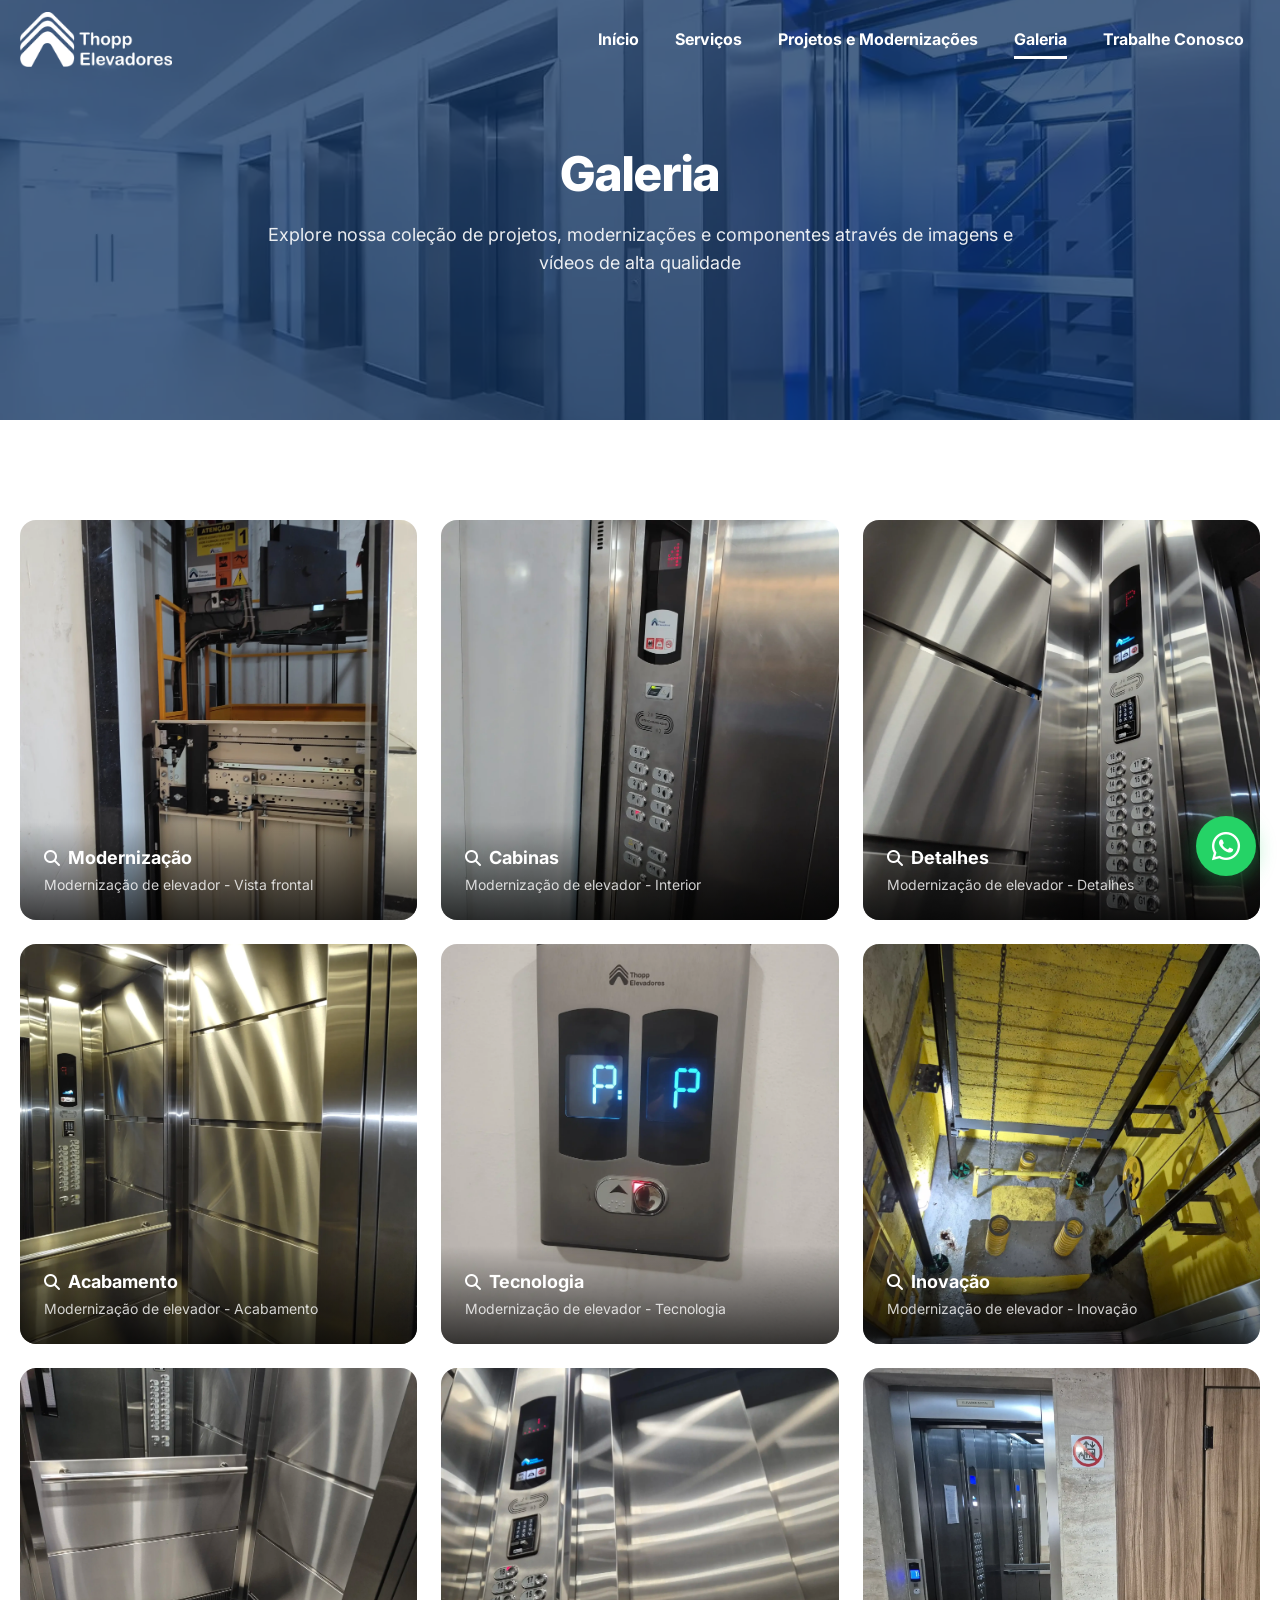
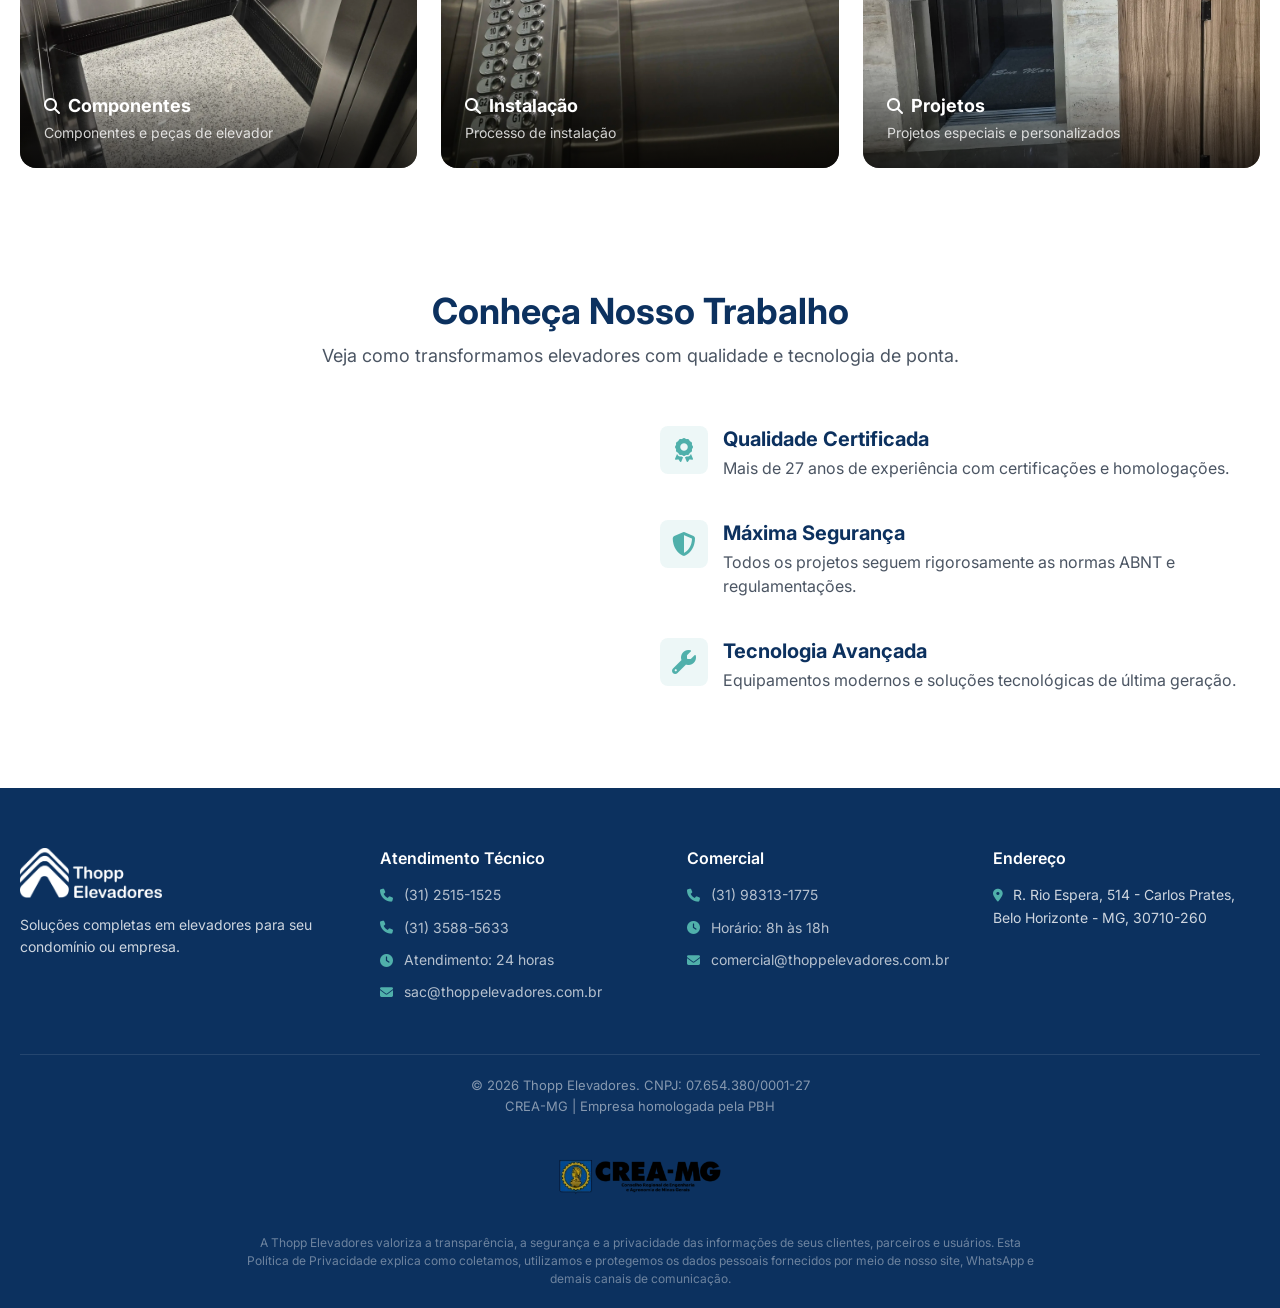
==== galeria/index.html @ 2bea5ed4 "SEO/GEO completo + URLs limpas sem .html - Meta tags (title, description, robots, canonical, OG, Twi" ====
<!DOCTYPE html>
<html lang="pt-BR">
<head>
  <meta charset="UTF-8">
  <meta name="viewport" content="width=device-width, initial-scale=1.0">
  <title>Galeria de Projetos de Elevadores em BH | Thopp Elevadores</title>
  <meta name="description" content="Explore nossa galeria de projetos, modernizações e instalações de elevadores em Belo Horizonte. Fotos e vídeos dos trabalhos realizados pela Thopp Elevadores.">
  <meta name="robots" content="index, follow">
  <meta name="author" content="Thopp Elevadores">
  <meta name="theme-color" content="#0B1E3E">
  <meta name="geo.region" content="BR-MG">
  <meta name="geo.placename" content="Belo Horizonte">
  <link rel="canonical" href="https://thoppelevadores.com.br/galeria/">
  <meta property="og:type" content="website">
  <meta property="og:locale" content="pt_BR">
  <meta property="og:site_name" content="Thopp Elevadores">
  <meta property="og:title" content="Galeria de Projetos | Thopp Elevadores BH">
  <meta property="og:description" content="Fotos e vídeos de modernizações e instalações de elevadores em Belo Horizonte.">
  <meta property="og:url" content="https://thoppelevadores.com.br/galeria/">
  <meta property="og:image" content="https://thoppelevadores.com.br/assets/images/logo.png">
  <meta name="twitter:card" content="summary_large_image">
  <meta name="twitter:title" content="Galeria | Thopp Elevadores">
  <meta name="twitter:description" content="Galeria de projetos e modernizações de elevadores em BH.">
  <meta name="twitter:image" content="https://thoppelevadores.com.br/assets/images/logo.png">
  <script type="application/ld+json">
  {"@context":"https://schema.org","@type":"BreadcrumbList","itemListElement":[{"@type":"ListItem","position":1,"name":"Início","item":"https://thoppelevadores.com.br/"},{"@type":"ListItem","position":2,"name":"Galeria","item":"https://thoppelevadores.com.br/galeria/"}]}
  </script>
  <link rel="icon" href="../assets/images/logo.png" type="image/png">
  <link rel="preconnect" href="https://fonts.googleapis.com">
  <link rel="preconnect" href="https://fonts.gstatic.com" crossorigin>
  <link href="https://fonts.googleapis.com/css2?family=Inter+Tight:wght@400;600;700;800&family=Inter:wght@400;500;600;700;800&family=Roboto:wght@400;500;600;700&display=swap" rel="stylesheet">
  <link rel="stylesheet" href="https://cdnjs.cloudflare.com/ajax/libs/font-awesome/6.5.1/css/all.min.css">
  <link rel="stylesheet" href="../css/style.css">
</head>
<body>

  <!-- ====== HEADER ====== -->
  <header class="header header--solid" id="header">
    <nav class="header-nav">
      <div class="container header-nav-inner">
        <a href="../" class="logo">
          <img src="../assets/images/logo.png" alt="Logo Thopp Elevadores">
        </a>
        <button class="menu-toggle" id="menu-toggle" aria-label="Abrir menu">
          <span></span><span></span><span></span>
        </button>
        <ul class="nav-menu" id="nav-menu">
          <li><a href="../">Início</a></li>
          <li><a href="../nossos-servicos/">Serviços</a></li>
          <li><a href="../projetos-e-modernizacoes/">Projetos e Modernizações</a></li>
          <li><a href="../galeria/" class="active">Galeria</a></li>
          <li><a href="../trabalhe-conosco/">Trabalhe Conosco</a></li>
        </ul>
      </div>
    </nav>
  </header>

  <main>

  <!-- ====== HERO BANNER ====== -->
  <section class="page-hero" style="background-image: url('../assets/images/hero-galeria.webp');">
    <div class="page-hero-overlay"></div>
    <div class="page-hero-content">
      <h1>Galeria</h1>
      <p>Explore nossa coleção de projetos, modernizações e componentes através de imagens e vídeos de alta qualidade</p>
    </div>
  </section>

  <!-- ====== GALERIA ====== -->
  <section class="page-section bg-white">
    <div class="container">
      <div class="gallery-grid">
        <!-- Modernização -->
        <div class="gallery-item">
          <img src="../assets/images/gallery-1.webp" alt="Modernização de elevador - Vista frontal">
          <div class="gallery-item-overlay">
            <h3><i class="fas fa-search"></i> Modernização</h3>
            <p>Modernização de elevador - Vista frontal</p>
          </div>
        </div>
        <!-- Cabinas -->
        <div class="gallery-item">
          <img src="../assets/images/gallery-2.webp" alt="Modernização de elevador - Interior">
          <div class="gallery-item-overlay">
            <h3><i class="fas fa-search"></i> Cabinas</h3>
            <p>Modernização de elevador - Interior</p>
          </div>
        </div>
        <!-- Detalhes -->
        <div class="gallery-item">
          <img src="../assets/images/gallery-3.webp" alt="Modernização de elevador - Detalhes">
          <div class="gallery-item-overlay">
            <h3><i class="fas fa-search"></i> Detalhes</h3>
            <p>Modernização de elevador - Detalhes</p>
          </div>
        </div>
        <!-- Acabamento -->
        <div class="gallery-item">
          <img src="../assets/images/gallery-4.webp" alt="Modernização de elevador - Acabamento">
          <div class="gallery-item-overlay">
            <h3><i class="fas fa-search"></i> Acabamento</h3>
            <p>Modernização de elevador - Acabamento</p>
          </div>
        </div>
        <!-- Tecnologia -->
        <div class="gallery-item">
          <img src="../assets/images/gallery-5.webp" alt="Modernização de elevador - Tecnologia">
          <div class="gallery-item-overlay">
            <h3><i class="fas fa-search"></i> Tecnologia</h3>
            <p>Modernização de elevador - Tecnologia</p>
          </div>
        </div>
        <!-- Inovação -->
        <div class="gallery-item">
          <img src="../assets/images/gallery-6.webp" alt="Modernização de elevador - Inovação">
          <div class="gallery-item-overlay">
            <h3><i class="fas fa-search"></i> Inovação</h3>
            <p>Modernização de elevador - Inovação</p>
          </div>
        </div>
        <!-- Componentes -->
        <div class="gallery-item">
          <img src="../assets/images/gallery-7.webp" alt="Componentes de elevador">
          <div class="gallery-item-overlay">
            <h3><i class="fas fa-search"></i> Componentes</h3>
            <p>Componentes e peças de elevador</p>
          </div>
        </div>
        <!-- Instalação -->
        <div class="gallery-item">
          <img src="../assets/images/gallery-8.webp" alt="Instalação de elevador">
          <div class="gallery-item-overlay">
            <h3><i class="fas fa-search"></i> Instalação</h3>
            <p>Processo de instalação</p>
          </div>
        </div>
        <!-- Projetos -->
        <div class="gallery-item">
          <img src="../assets/images/gallery-9.webp" alt="Projetos especiais">
          <div class="gallery-item-overlay">
            <h3><i class="fas fa-search"></i> Projetos</h3>
            <p>Projetos especiais e personalizados</p>
          </div>
        </div>
      </div>
    </div>
  </section>

  <!-- ====== CONHEÇA NOSSO TRABALHO ====== -->
  <section class="conheca" id="conheca">
    <div class="container">
      <h2 class="section-title">Conheça Nosso Trabalho</h2>
      <p class="section-subtitle">Veja como transformamos elevadores com qualidade e tecnologia de ponta.</p>
      <div class="conheca-grid">
        <div class="conheca-video">
          <div class="video-embed">
            <iframe src="https://www.youtube.com/embed/OjSWVwVyTNE" title="Thopp Elevadores" frameborder="0" allow="accelerometer; autoplay; clipboard-write; encrypted-media; gyroscope; picture-in-picture" allowfullscreen></iframe>
          </div>
        </div>
        <div class="conheca-cards">
          <div class="icon-box-inline">
            <div class="icon-box-icon teal-bg"><i class="fas fa-award"></i></div>
            <div class="icon-box-text">
              <h3>Qualidade Certificada</h3>
              <p>Mais de 27 anos de experiência com certificações e homologações.</p>
            </div>
          </div>
          <div class="icon-box-inline">
            <div class="icon-box-icon teal-bg"><i class="fas fa-shield-alt"></i></div>
            <div class="icon-box-text">
              <h3>Máxima Segurança</h3>
              <p>Todos os projetos seguem rigorosamente as normas ABNT e regulamentações.</p>
            </div>
          </div>
          <div class="icon-box-inline">
            <div class="icon-box-icon teal-bg"><i class="fas fa-wrench"></i></div>
            <div class="icon-box-text">
              <h3>Tecnologia Avançada</h3>
              <p>Equipamentos modernos e soluções tecnológicas de última geração.</p>
            </div>
          </div>
        </div>
      </div>
    </div>
  </section>

  </main>

  <!-- ====== FOOTER ====== -->
  <footer class="footer" id="footer">
    <div class="container">
      <div class="footer-grid">
        <div class="footer-col">
          <img src="../assets/images/logo-white.webp" alt="Thopp Elevadores" class="footer-logo">
          <p>Soluções completas em elevadores para seu condomínio ou empresa.</p>
        </div>
        <div class="footer-col">
          <h4>Atendimento Técnico</h4>
          <ul>
            <li><a href="tel:+553125151525"><i class="fas fa-phone"></i> (31) 2515-1525</a></li>
            <li><a href="tel:+553135885633"><i class="fas fa-phone"></i> (31) 3588-5633</a></li>
            <li><span><i class="fas fa-clock"></i> Atendimento: 24 horas</span></li>
            <li><a href="mailto:sac@thoppelevadores.com.br"><i class="fas fa-envelope"></i> sac@thoppelevadores.com.br</a></li>
          </ul>
        </div>
        <div class="footer-col">
          <h4>Comercial</h4>
          <ul>
            <li><a href="tel:+5531983131775"><i class="fas fa-phone"></i> (31) 98313-1775</a></li>
            <li><span><i class="fas fa-clock"></i> Horário: 8h às 18h</span></li>
            <li><a href="mailto:comercial@thoppelevadores.com.br"><i class="fas fa-envelope"></i> comercial@thoppelevadores.com.br</a></li>
          </ul>
        </div>
        <div class="footer-col">
          <h4>Endereço</h4>
          <p><i class="fas fa-map-marker-alt"></i> R. Rio Espera, 514 - Carlos Prates, Belo Horizonte - MG, 30710-260</p>
        </div>
      </div>
      <div class="footer-bottom">
        <p>&copy; 2026 Thopp Elevadores. CNPJ: 07.654.380/0001-27<br>CREA-MG | Empresa homologada pela PBH</p>
      </div>
      <div class="footer-crea">
        <img src="../assets/images/crea-mg-logo.webp" alt="CREA-MG">
      </div>
      <div class="footer-privacy">
        <p>A Thopp Elevadores valoriza a transparência, a segurança e a privacidade das informações de seus clientes, parceiros e usuários. Esta Política de Privacidade explica como coletamos, utilizamos e protegemos os dados pessoais fornecidos por meio de nosso site, WhatsApp e demais canais de comunicação.</p>
      </div>
    </div>
  </footer>

  <a href="#" class="scroll-top" id="scroll-top" aria-label="Voltar ao topo"><i class="fas fa-arrow-up"></i></a>
  <a href="https://api.whatsapp.com/send/?phone=5531983131775&text=Ol%C3%A1!+Gostaria+de+saber+mais+sobre+os+servi%C3%A7os+da+THOPP+Elevadores." class="whatsapp-float" target="_blank" aria-label="Abrir WhatsApp"><i class="fab fa-whatsapp"></i></a>

  <script src="../js/subpage.js"></script>
</body>
</html>
---- css/style.css ----
/* ====== RESET & BASE ====== */
*, *::before, *::after {
  margin: 0;
  padding: 0;
  box-sizing: border-box;
}

:root {
  --azul-escuro: #0C315F;
  --teal: #50B0AB;
  --teal-hover: #409490;
  --teal-highlight: #05adad;
  --azul-claro: #6EC1E4;
  --azul-link: #077CED;
  --azul-link-hover: #0B65BB;
  --cinza-texto: #54595F;
  --cinza-body: #4B5563;
  --cinza-label: #374151;
  --bg-cinza: #EEEEEE;
  --bg-branco: #F9FAFB;
  --branco: #FFFFFF;
  --card-transparent: rgba(255, 255, 255, 0.1);
  --card-border-transparent: rgba(255, 255, 255, 0.12);
  --teal-bg: rgba(80, 176, 171, 0.1);
  --blue-bg: rgba(7, 124, 237, 0.13);
  --sombra-card: 0px 0px 20px 0px rgba(0, 0, 0, 0.3);
  --radius: 8px;
  --radius-lg: 16px;
  --transition: all 0.3s ease;
}

html {
  scroll-behavior: smooth;
  scroll-padding-top: 80px;
}

body {
  font-family: 'Inter', 'Roboto', sans-serif;
  font-weight: 400;
  font-size: 16px;
  color: var(--cinza-body);
  line-height: 1.6;
  background: var(--branco);
  overflow-x: hidden;
}

.container {
  max-width: 1280px;
  margin: 0 auto;
  padding: 0 20px;
}

img {
  max-width: 100%;
  height: auto;
  display: block;
}

a {
  text-decoration: none;
  color: inherit;
  transition: var(--transition);
}

ul { list-style: none; }

h1, h2, h3, h4 {
  font-family: 'Inter', sans-serif;
  color: var(--azul-escuro);
  line-height: 1.3;
}

/* ====== SECTION TITLES ====== */
.section-title {
  font-size: 36px;
  font-weight: 700;
  line-height: 46px;
  text-align: center;
  color: var(--azul-escuro);
  margin-bottom: 8px;
}
.section-title.light { color: var(--branco); }

.section-subtitle {
  font-size: 18px;
  font-weight: 400;
  line-height: 28px;
  text-align: center;
  color: var(--cinza-body);
  max-width: 768px;
  margin: 0 auto 20px;
}
.section-subtitle.light { color: rgba(255,255,255,0.85); }

.section-cta { text-align: center; margin-top: 30px; }

.divider-teal {
  width: 80px;
  height: 4px;
  background: var(--teal);
  margin: 16px auto 20px;
  border-radius: 2px;
}

/* ====== BUTTONS ====== */
.btn {
  display: inline-flex;
  align-items: center;
  justify-content: center;
  gap: 8px;
  padding: 18px 32px;
  border-radius: var(--radius);
  font-family: 'Inter', sans-serif;
  font-size: 16px;
  font-weight: 700;
  cursor: pointer;
  border: 2px solid transparent;
  transition: var(--transition);
  text-align: center;
}
.btn-primary {
  background: var(--teal);
  color: var(--branco);
  border-color: var(--teal);
}
.btn-primary:hover {
  background: var(--teal-hover);
  border-color: var(--teal-hover);
}
.btn-outline {
  background: transparent;
  color: var(--branco);
  border-color: var(--branco);
}
.btn-outline:hover {
  background: var(--branco);
  color: var(--teal);
}
.btn-blue {
  display: inline-flex;
  align-items: center;
  gap: 8px;
  padding: 18px 32px;
  border-radius: var(--radius);
  font-family: 'Inter', sans-serif;
  font-size: 16px;
  font-weight: 700;
  background: var(--azul-link);
  color: var(--branco);
  border: 2px solid var(--azul-link);
  cursor: pointer;
  transition: var(--transition);
}
.btn-blue:hover {
  background: var(--azul-link-hover);
  border-color: var(--azul-link-hover);
}
.btn-full { width: 100%; }

.btn-servico {
  display: inline-flex;
  align-items: center;
  gap: 8px;
  padding: 16px 24px;
  background: var(--teal);
  color: var(--branco);
  border-radius: var(--radius);
  font-size: 16px;
  font-weight: 700;
  transition: var(--transition);
}
.btn-servico:hover {
  background: var(--teal-hover);
}

/* ====== ICON BOX INLINE ====== */
.icon-box-inline {
  display: flex;
  align-items: flex-start;
  gap: 15px;
}
.icon-box-inline.light h3,
.icon-box-inline.light h4 { color: var(--branco); }
.icon-box-inline.light p { color: rgba(255,255,255,0.85); }

.icon-box-icon {
  min-width: 48px;
  height: 48px;
  border-radius: var(--radius);
  display: flex;
  align-items: center;
  justify-content: center;
  flex-shrink: 0;
}
.icon-box-icon i { font-size: 24px; }
.icon-box-icon.teal-bg {
  background: var(--teal-bg);
}
.icon-box-icon.teal-bg i { color: var(--teal); }
.icon-box-icon.white-bg {
  background: var(--teal-bg);
  border-radius: 50%;
  min-width: 56px;
  height: 56px;
}
.icon-box-icon.white-bg i { color: var(--branco); font-size: 32px; }
.icon-box-icon.white-transparent-bg {
  background: var(--teal);
  border-radius: 12px;
  min-width: 48px;
  height: 48px;
}
.icon-box-icon.white-transparent-bg i { color: var(--branco); }
.icon-box-icon.white-transparent-bg svg { stroke: var(--branco); }
.icon-box-icon.blue-bg {
  background: var(--azul-link);
}
.icon-box-icon.blue-bg i { color: var(--branco); font-size: 20px; }
.icon-box-icon.blue-light-bg {
  background: var(--blue-bg);
}
.icon-box-icon.blue-light-bg i { color: var(--azul-link); }

.icon-box-text h3 {
  font-size: 20px;
  font-weight: 700;
  margin-bottom: 4px;
}
.icon-box-text h4 {
  font-size: 16px;
  font-weight: 700;
  margin-bottom: 4px;
}
.icon-box-text p {
  font-size: 16px;
  line-height: 1.5;
  color: var(--cinza-body);
}

/* ====== COOKIE BANNER ====== */
.cookie-banner {
  position: fixed;
  bottom: 0;
  left: 0;
  right: 0;
  background: var(--azul-escuro);
  color: var(--branco);
  padding: 20px 0;
  z-index: 10000;
  transition: transform 0.5s ease;
}
.cookie-banner.hidden { transform: translateY(100%); }
.cookie-content {
  display: flex;
  align-items: center;
  gap: 24px;
  flex-wrap: wrap;
}
.cookie-content p { flex: 1; font-size: 14px; min-width: 280px; }
.cookie-buttons { display: flex; gap: 12px; }
.btn-cookie-reject {
  padding: 10px 20px;
  background: transparent;
  color: var(--branco);
  border: 1px solid rgba(255,255,255,0.3);
  border-radius: var(--radius);
  cursor: pointer;
  font-size: 14px;
  transition: var(--transition);
}
.btn-cookie-reject:hover { border-color: var(--branco); }
.btn-cookie-accept {
  padding: 10px 20px;
  background: var(--teal);
  color: var(--branco);
  border: none;
  border-radius: var(--radius);
  cursor: pointer;
  font-size: 14px;
  font-weight: 600;
  transition: var(--transition);
}
.btn-cookie-accept:hover { background: var(--teal-hover); }

/* ====== HEADER ====== */
.header {
  position: fixed;
  top: 0;
  left: 0;
  right: 0;
  z-index: 9999;
  transition: background 0.3s ease, box-shadow 0.3s ease;
}

/* Header no topo (transparente sobre o hero) */
.header--transparent {
  background: transparent;
  box-shadow: none;
}
.header--transparent .header-nav {
  background: transparent;
}
.header--transparent .nav-menu li a {
  color: var(--branco);
}
.header--transparent .nav-menu li a:hover,
.header--transparent .nav-menu li a.active {
  color: var(--branco);
}
.header--transparent .logo img {
  filter: brightness(0) invert(1);
}

/* Header scrollado (fundo branco) */
.header--scrolled {
  background: var(--branco);
  box-shadow: 0 2px 10px rgba(0,0,0,0.1);
}
.header--scrolled .header-top { display: none; }

.header-top {
  background: var(--azul-escuro);
  padding: 12px 0;
}
.header-top-inner {
  display: flex;
  align-items: center;
  justify-content: space-between;
}
.header-top-left {
  display: flex;
  align-items: center;
  gap: 24px;
}
.header-top-right {
  display: flex;
  align-items: center;
}
.header-top a,
.header-top span {
  color: var(--branco);
  font-size: 14px;
  font-weight: 400;
  display: flex;
  align-items: center;
  gap: 6px;
  white-space: nowrap;
}
.header-top a:hover { opacity: 0.8; }
.header-top i { font-size: 12px; }

.header-nav { padding: 12px 0; }
.header-nav-inner {
  display: flex;
  align-items: center;
  justify-content: space-between;
}
.logo img { height: 55px; width: auto; }
.nav-menu {
  display: flex;
  align-items: center;
  gap: 4px;
}
.nav-menu li a {
  padding: 10px 16px;
  font-size: 16px;
  font-weight: 700;
  color: var(--azul-escuro);
  border-radius: 0;
  transition: var(--transition);
  position: relative;
}
.nav-menu li a::after {
  content: '';
  position: absolute;
  bottom: 0;
  left: 16px;
  right: 16px;
  height: 3px;
  background: var(--teal);
  transform: scaleX(0);
  transition: transform 0.3s ease;
}
.nav-menu li a:hover { color: var(--teal); }
.nav-menu li a.active { color: var(--teal); }
.nav-menu li a:hover::after,
.nav-menu li a.active::after { transform: scaleX(1); }

.menu-toggle {
  display: none;
  flex-direction: column;
  gap: 5px;
  background: none;
  border: none;
  cursor: pointer;
  padding: 8px;
}
.menu-toggle span {
  display: block;
  width: 28px;
  height: 3px;
  background: var(--azul-escuro);
  border-radius: 3px;
  transition: var(--transition);
}
.header--transparent .menu-toggle span {
  background: var(--branco);
}
.menu-toggle.active span:nth-child(1) { transform: rotate(45deg) translate(5px, 6px); }
.menu-toggle.active span:nth-child(2) { opacity: 0; }
.menu-toggle.active span:nth-child(3) { transform: rotate(-45deg) translate(5px, -6px); }

/* ====== HERO ====== */
.hero {
  position: relative;
  height: 88vh;
  min-height: 600px;
  max-height: 850px;
  display: flex;
  align-items: center;
  justify-content: center;
  overflow: hidden;
  /* Fallback background image - always visible behind video */
  background: var(--azul-escuro) url('../assets/images/hero-bg.jpg') center/cover no-repeat;
}
.hero-video-wrapper {
  position: absolute;
  inset: 0;
  z-index: 0;
  overflow: hidden;
}
/* YouTube API replaces the div WITH an iframe (same element) */
.hero-video-wrapper iframe,
#hero-video-bg {
  position: absolute;
  top: 50%;
  left: 50%;
  width: 177.78vh; /* 16:9 ratio */
  height: 100vh;
  min-width: 100%;
  min-height: 56.25vw; /* 16:9 ratio */
  transform: translate(-50%, -50%);
  pointer-events: none;
  border: 0;
}
.hero-overlay {
  position: absolute;
  inset: 0;
  background: var(--azul-escuro);
  opacity: 0.45;
  z-index: 1;
}
.hero-content {
  position: relative;
  z-index: 2;
  text-align: center;
  max-width: 768px;
  padding: 0 20px;
}
.hero-content h1, .hero-content h2 {
  font-family: 'Inter Tight', sans-serif;
  font-size: 60px;
  font-weight: 800;
  line-height: 65px;
  color: var(--branco);
  margin-bottom: 20px;
  text-shadow: 0 2px 20px rgba(0,0,0,0.3);
}
.hero-content h1, .hero-content h2 span { color: var(--teal-highlight); }
.hero-content p {
  font-size: 24px;
  font-weight: 400;
  line-height: 34px;
  color: var(--branco);
  margin-bottom: 32px;
  text-shadow: 0 1px 10px rgba(0,0,0,0.2);
}
.hero-buttons {
  display: flex;
  gap: 16px;
  justify-content: center;
  flex-wrap: wrap;
}

/* ====== CONHEÇA NOSSO TRABALHO ====== */
.conheca {
  padding: 60px 0;
  background: var(--branco);
}
.conheca-grid {
  display: grid;
  grid-template-columns: repeat(2, 1fr);
  gap: 40px;
  margin-top: 20px;
}
.video-embed {
  position: relative;
  padding-bottom: 56.25%;
  border-radius: var(--radius-lg);
  overflow: hidden;
}
.video-embed iframe {
  position: absolute;
  top: 0;
  left: 0;
  width: 100%;
  height: 100%;
}
.conheca-cards {
  display: flex;
  flex-direction: column;
  gap: 40px;
  justify-content: center;
}

/* ====== CLIENTES ====== */
.clientes {
  padding: 60px 0;
  background: var(--bg-cinza);
}
.clientes-swiper {
  margin-top: 20px;
}
.clientes-swiper .swiper-slide {
  display: flex;
  align-items: center;
  justify-content: center;
  height: 80px;
}
.clientes-swiper .swiper-slide img {
  max-height: 70px;
  max-width: 120px;
  object-fit: contain;
  border-radius: var(--radius);
}

/* ====== SOBRE (FUNDO ESCURO) ====== */
/* Sobre info - white background */
/* Sobre - dark background with city */
.sobre {
  position: relative;
  padding: 60px 0;
  background: url('../assets/images/bg-cidade.webp') center/cover no-repeat;
}
.sobre-overlay {
  position: absolute;
  inset: 0;
  background: var(--azul-escuro);
  opacity: 0.5;
}
.sobre-inner { position: relative; z-index: 2; }
.sobre-grid {
  display: grid;
  grid-template-columns: 1fr 1fr;
  gap: 48px;
  align-items: center;
}
.sobre-left h2 {
  font-family: 'Inter', sans-serif;
  font-size: 36px;
  font-weight: 700;
  line-height: 46px;
  color: var(--branco);
  margin-bottom: 16px;
}
.sobre-left > p {
  font-size: 18px;
  color: rgba(255,255,255,0.85);
  margin-bottom: 24px;
  line-height: 28px;
}
.sobre-left .icon-box-text h3 {
  font-size: 24px;
  font-weight: 700;
  color: var(--branco);
}
.sobre-left .icon-box-text p {
  color: rgba(255,255,255,0.8);
}
.sobre-right img {
  border-radius: var(--radius-lg);
  width: 100%;
}

/* Sobre - services carousel */
.sobre-servicos-swiper {
  margin-top: 40px;
  padding: 0 50px;
  position: relative;
}
.sobre-servico-card {
  background: rgba(255,255,255,0.12);
  backdrop-filter: blur(12px);
  -webkit-backdrop-filter: blur(12px);
  border: 1px solid rgba(255,255,255,0.15);
  border-radius: var(--radius-lg);
  padding: 28px;
  min-height: 180px;
}
.sobre-servico-card .icon-box-icon {
  margin-bottom: 12px;
}
.sobre-servico-card h4 {
  font-size: 20px;
  font-weight: 700;
  color: var(--branco);
  margin-bottom: 8px;
}
.sobre-servico-card p {
  font-size: 16px;
  color: rgba(255,255,255,0.85);
  line-height: 1.5;
}
.sobre-prev, .sobre-next {
  color: var(--branco) !important;
  width: 40px;
  height: 40px;
}
.sobre-prev { left: 0 !important; }
.sobre-next { right: 0 !important; }
.sobre-prev::after, .sobre-next::after { font-size: 20px !important; }

/* ====== SERVIÇOS ====== */
.servicos {
  padding: 60px 0;
  background: var(--bg-cinza);
}
.servicos-grid {
  display: grid;
  grid-template-columns: repeat(4, 1fr);
  gap: 30px;
  margin-top: 20px;
  margin-bottom: 40px;
}
.servico-card {
  background: var(--branco);
  border-radius: var(--radius-lg);
  overflow: hidden;
  box-shadow: var(--sombra-card);
  transition: var(--transition);
  display: flex;
  flex-direction: column;
}
.servico-card:hover {
  transform: translateY(-6px);
  box-shadow: 0 10px 40px rgba(0,0,0,0.2);
}
.servico-img {
  height: 230px;
  overflow: hidden;
}
.servico-img img {
  width: 100%;
  height: 100%;
  object-fit: cover;
  transition: transform 0.5s ease;
}
.servico-card:hover .servico-img img { transform: scale(1.05); }
.servico-body {
  padding: 24px;
  display: flex;
  flex-direction: column;
  flex-grow: 1;
}
.servico-body .btn-servico {
  margin-top: 18px;
  width: 100%;
  justify-content: center;
}
.servico-body h3 {
  font-size: 20px;
  font-weight: 700;
  color: var(--azul-escuro);
  margin-bottom: 10px;
}
.servico-body p {
  font-size: 16px;
  color: var(--cinza-body);
  margin-bottom: 0;
  line-height: 1.5;
  flex-grow: 1;
}

/* CTA Emergência */
.cta-emergencia {
  position: relative;
  border-radius: var(--radius-lg);
  overflow: hidden;
  background: linear-gradient(135deg, var(--azul-escuro) 0%, #1A4478 100%);
}
.cta-emergencia-overlay {
  position: absolute;
  inset: 0;
  background: linear-gradient(135deg, var(--azul-escuro) 0%, #1A4478 100%);
  opacity: 0.95;
}
.cta-emergencia-content {
  position: relative;
  z-index: 2;
  text-align: center;
  padding: 32px;
}
.cta-emergencia-content h3 {
  font-size: 24px;
  font-weight: 700;
  color: var(--branco);
  margin-bottom: 8px;
}
.cta-emergencia-content p {
  font-size: 16px;
  color: rgba(255,255,255,0.85);
  margin-bottom: 20px;
}

/* ====== DIFERENCIAIS ====== */
.diferenciais {
  padding: 80px 0;
  background: var(--branco);
}
.diferenciais .container {
  display: grid;
  grid-template-columns: 1fr 1fr;
  gap: 40px;
  align-items: center;
}
.diferenciais-left h2 {
  font-size: 36px;
  font-weight: 700;
  color: var(--azul-escuro);
  margin-bottom: 16px;
}
.diferenciais-desc {
  font-size: 18px;
  color: var(--cinza-body);
  margin-bottom: 24px;
  line-height: 28px;
}
.diferenciais-card-wrapper {
  position: relative;
  margin-bottom: 24px;
}
.diferenciais-cards {
  padding: 16px 0;
}
.diferenciais-cards .icon-box-inline {
  display: flex;
  align-items: flex-start;
  gap: 15px;
}
.diferenciais-card-wrapper .dif-prev,
.diferenciais-card-wrapper .dif-next {
  position: absolute;
  top: 50%;
  transform: translateY(-50%);
  background: none;
  border: none;
  cursor: pointer;
  color: var(--azul-escuro);
  font-size: 28px;
  z-index: 10;
  padding: 0;
}
.diferenciais-card-wrapper .dif-prev { left: -35px; }
.diferenciais-card-wrapper .dif-next { right: -35px; }
.diferenciais-card-wrapper .dif-prev:hover,
.diferenciais-card-wrapper .dif-next:hover { color: var(--teal); }
.diferenciais-right img {
  border-radius: 16px;
  width: 100%;
  box-shadow: 0 0 20px rgba(0,0,0,0.2);
}

/* ====== PROJETOS ====== */
.projetos {
  padding: 60px 0;
  background: var(--bg-cinza);
}
.projetos-swiper {
  margin-top: 30px;
}
.projetos-swiper .swiper-wrapper {
  transition-timing-function: linear;
}
.projetos-swiper .swiper-slide img {
  width: 100%;
  height: 400px;
  object-fit: cover;
  border-radius: 16px;
}

/* ====== THOPP CODE ====== */
.thoppcode {
  position: relative;
  padding: 60px 0;
  background: var(--azul-escuro);
}
.thoppcode-overlay {
  position: absolute;
  inset: 0;
  background: var(--azul-escuro);
  opacity: 0.97;
}
.thoppcode-inner { position: relative; z-index: 2; }
.thoppcode-grid {
  display: grid;
  grid-template-columns: repeat(2, 1fr);
  gap: 40px;
  align-items: center;
}
.thoppcode-left img {
  border-radius: var(--radius-lg);
  width: 100%;
}
.thoppcode-title-mobile { display: none; }
.thoppcode-title-desktop {
  font-size: 36px;
  font-weight: 700;
  color: var(--bg-branco);
  margin-bottom: 12px;
}
.thoppcode-desc {
  font-size: 18px;
  color: var(--branco);
  margin-bottom: 24px;
  line-height: 28px;
}
.thoppcode-features-grid {
  display: grid;
  grid-template-columns: repeat(2, 1fr);
  gap: 20px;
  margin-bottom: 24px;
}
.thoppcode-features-grid .icon-box-icon {
  min-width: 40px;
  height: 40px;
}
.thoppcode-features-grid .icon-box-text h4 { color: var(--branco); }
.thoppcode-features-grid .icon-box-text p {
  font-size: 14px;
  color: rgba(255,255,255,0.8);
}

/* Thopp Code Banner */
.thoppcode-banner {
  background: rgba(255,255,255,0.1);
  border-radius: var(--radius-lg);
  padding: 24px;
  margin-top: 30px;
  text-align: center;
}
.thoppcode-banner h3 {
  font-size: 24px;
  font-weight: 700;
  color: var(--branco);
  margin-bottom: 4px;
}
.thoppcode-banner p {
  font-size: 16px;
  color: rgba(255,255,255,0.85);
}

/* ====== FORNECEDORES ====== */
.fornecedores {
  padding: 60px 0;
  background: var(--branco);
}
.fornecedores-swiper { margin-top: 20px; }
.fornecedores-swiper .swiper-slide {
  display: flex;
  align-items: center;
  justify-content: center;
  height: 80px;
}
.fornecedores-swiper .swiper-slide img {
  max-height: 60px;
  max-width: 130px;
  object-fit: contain;
  border-radius: var(--radius);
}

/* ====== ESTATÍSTICAS ====== */
.estatisticas {
  padding: 60px 0;
  background: var(--azul-escuro);
}
.stats-grid {
  display: grid;
  grid-template-columns: repeat(4, 1fr);
  gap: 40px;
  margin-top: 20px;
}
.stat-card {
  background: var(--card-transparent);
  border-radius: var(--radius-lg);
  padding: 24px;
  text-align: center;
}
.stat-icon {
  width: 56px;
  height: 56px;
  background: rgba(255,255,255,0.12);
  border-radius: 50%;
  display: flex;
  align-items: center;
  justify-content: center;
  margin: 0 auto 16px;
}
.stat-icon i { font-size: 24px; color: var(--branco); }
.stat-value { margin-bottom: 8px; }
.stat-number {
  font-family: 'Inter', sans-serif;
  font-size: 36px;
  font-weight: 800;
  color: var(--branco);
}
.stat-plus {
  font-family: 'Inter', sans-serif;
  font-size: 30px;
  font-weight: 700;
  color: var(--teal);
}
.stat-card h4 {
  font-size: 18px;
  font-weight: 700;
  color: var(--branco);
  margin-bottom: 4px;
}
.stat-card > p {
  font-size: 14px;
  color: rgba(255,255,255,0.6);
  margin-top: -4px;
}

/* ====== DEPOIMENTOS ====== */
.depoimentos {
  padding: 60px 0;
  background: var(--bg-cinza);
}
.depoimentos-swiper { margin-top: 20px; padding-bottom: 10px; padding: 0 40px; position: relative; }
.depoimentos-swiper .swiper-wrapper { align-items: stretch; }
.depoimentos-swiper .swiper-slide { height: auto; }
.depoimento-card {
  background: var(--branco);
  border: 1px solid #e5e7eb;
  border-radius: var(--radius-lg);
  padding: 24px;
  height: 100%;
  box-sizing: border-box;
  transition: transform 0.3s ease;
}
.depoimento-card:hover {
  transform: scale(1.03);
}
.depoimento-header {
  display: flex;
  align-items: center;
  gap: 12px;
  margin-bottom: 14px;
}
.depoimento-avatar {
  width: 44px;
  height: 44px;
  border-radius: 50%;
  object-fit: cover;
}
.depoimento-header h4 {
  font-size: 15px;
  font-weight: 600;
  margin-bottom: 2px;
}
.stars { display: flex; gap: 2px; align-items: center; }
.stars i { color: #FBBC04; font-size: 13px; }
.stars .verified-badge {
  width: 16px;
  height: 16px;
  margin-left: 4px;
}
.depoimento-time {
  font-size: 12px;
  color: #999;
  font-weight: 400;
}
.google-icon {
  width: 22px;
  height: 22px;
  margin-left: auto;
}
.depoimento-text {
  font-size: 14px;
  color: var(--cinza-body);
  line-height: 1.6;
  display: -webkit-box;
  -webkit-line-clamp: 4;
  -webkit-box-orient: vertical;
  overflow: hidden;
}
.depoimento-text.expanded {
  -webkit-line-clamp: unset;
  overflow: visible;
}
.depoimento-read-more {
  font-size: 13px;
  color: #999;
  cursor: pointer;
  margin-top: 6px;
  background: none;
  border: none;
  padding: 0;
  font-family: inherit;
}
.depoimento-read-more:hover {
  color: #666;
}
.depoimento-empty {
  font-size: 14px;
  color: #999;
  line-height: 1.6;
  font-style: italic;
}
.dep-prev, .dep-next { color: var(--teal) !important; }
.dep-prev::after, .dep-next::after { font-size: 20px !important; }
.dep-prev { left: 0 !important; }
.dep-next { right: 0 !important; }
.trustindex-text {
  text-align: center;
  font-size: 13px;
  color: var(--cinza-body);
  margin-top: 16px;
}

/* ====== CREDENCIAIS ====== */
.credenciais {
  padding: 60px 0;
  background: var(--branco);
}
.credenciais-grid {
  display: grid;
  grid-template-columns: repeat(2, 1fr);
  gap: 40px;
  margin-top: 20px;
  align-items: center;
}
.credenciais-left {
  display: flex;
  flex-direction: column;
  gap: 28px;
}
.credenciais-right {
  display: flex;
  flex-direction: column;
  gap: 24px;
  align-items: center;
}
.credenciais-right img:first-child {
  max-width: 160px;
}
.credenciais-right img:last-child {
  max-width: 260px;
}

/* ====== CONTATO ====== */
.contato {
  padding: 60px 0;
  background: var(--bg-cinza);
}
.contato-card {
  max-width: 550px;
  margin: 0 auto;
  background: var(--branco);
  border-radius: 20px;
  padding: 32px;
  box-shadow: var(--sombra-card);
}
.contato-card h2 {
  font-size: 28px;
  font-weight: 700;
  text-align: center;
  margin-bottom: 8px;
}
.contato-sub {
  text-align: center;
  font-size: 16px;
  color: var(--cinza-body);
  margin-bottom: 24px;
}
.form-row {
  display: grid;
  grid-template-columns: 1fr 1fr;
  gap: 16px;
}
.form-group {
  margin-bottom: 16px;
}
.form-group label {
  display: block;
  font-size: 14px;
  font-weight: 500;
  color: var(--cinza-label);
  margin-bottom: 6px;
}
.form-group input,
.form-group textarea {
  width: 100%;
  padding: 14px 16px;
  border: 1px solid #D1D5DB;
  border-radius: var(--radius);
  font-family: 'Inter', sans-serif;
  font-size: 15px;
  color: var(--cinza-texto);
  transition: var(--transition);
  background: var(--branco);
}
.form-group input:focus,
.form-group textarea:focus {
  outline: none;
  border-color: var(--teal);
  box-shadow: 0 0 0 3px rgba(80,176,171,0.15);
}
.form-group textarea { resize: vertical; }
.form-disclaimer {
  text-align: center;
  font-size: 12px;
  color: var(--cinza-body);
  margin-top: 12px;
}

/* ====== MAPA ====== */
.mapa {
  line-height: 0;
}
.mapa iframe {
  display: block;
  width: 100%;
  height: 450px;
}

/* ====== FOOTER ====== */
.footer {
  background: var(--azul-escuro);
  color: rgba(255,255,255,0.8);
  padding: 60px 0 0;
}
.footer-grid {
  display: grid;
  grid-template-columns: 1.2fr 1fr 1fr 1fr;
  gap: 40px;
  padding-bottom: 40px;
  border-bottom: 1px solid rgba(255,255,255,0.1);
}
.footer-logo { max-height: 50px; margin-bottom: 16px; }
.footer-col p { font-size: 14px; line-height: 1.6; }
.footer-col h4 {
  font-size: 16px;
  font-weight: 600;
  color: var(--branco);
  margin-bottom: 16px;
}
.footer-col ul li { margin-bottom: 10px; }
.footer-col ul li a,
.footer-col ul li span {
  font-size: 14px;
  display: flex;
  align-items: center;
  gap: 8px;
  color: rgba(255,255,255,0.7);
}
.footer-col ul li a:hover { color: var(--teal); }
.footer-col ul li i,
.footer-col > p i {
  color: var(--teal);
  font-size: 13px;
  min-width: 16px;
}
.footer-bottom {
  padding: 20px 0;
  text-align: center;
  font-size: 13px;
  color: rgba(255,255,255,0.5);
}

/* ====== WHATSAPP FLOAT ====== */
.whatsapp-float {
  position: fixed;
  bottom: 24px;
  right: 24px;
  width: 60px;
  height: 60px;
  background: #25D366;
  border-radius: 50%;
  display: flex;
  align-items: center;
  justify-content: center;
  box-shadow: 0 4px 20px rgba(37,211,102,0.4);
  z-index: 9998;
  transition: var(--transition);
}
.whatsapp-float:hover {
  transform: scale(1.1);
  box-shadow: 0 6px 28px rgba(37,211,102,0.5);
}
.whatsapp-float i { font-size: 32px; color: var(--branco); }

/* ====== SCROLL TO TOP ====== */
.scroll-top {
  position: fixed;
  bottom: 90px;
  left: 24px;
  width: 48px;
  height: 48px;
  background: var(--teal);
  border-radius: 50%;
  display: flex;
  align-items: center;
  justify-content: center;
  z-index: 9998;
  opacity: 0;
  pointer-events: none;
  transition: var(--transition);
  box-shadow: 0 4px 15px rgba(80,176,171,0.4);
}
.scroll-top.visible {
  opacity: 1;
  pointer-events: auto;
}
.scroll-top:hover {
  transform: scale(1.1);
  background: var(--teal-hover);
}
.scroll-top i { font-size: 18px; color: var(--branco); }

/* ====== SUB-PAGES: SHARED HERO BANNER ====== */
.page-hero {
  position: relative;
  height: 420px;
  display: flex;
  align-items: center;
  justify-content: center;
  overflow: hidden;
  background: var(--azul-escuro) center/cover no-repeat;
}
.page-hero-overlay {
  position: absolute;
  inset: 0;
  background: var(--azul-escuro);
  opacity: 0.75;
}
.page-hero-content {
  position: relative;
  z-index: 2;
  text-align: center;
  max-width: 800px;
  padding: 0 20px;
}
.page-hero-content h1 {
  font-family: 'Inter Tight', sans-serif;
  font-size: 48px;
  font-weight: 800;
  color: var(--branco);
  margin-bottom: 16px;
}
.page-hero-content p {
  font-size: 18px;
  color: rgba(255,255,255,0.9);
  line-height: 28px;
}

/* Sub-pages: transparent header over hero (same as homepage) */
.header--solid {
  position: absolute;
  top: 0;
  left: 0;
  width: 100%;
  background: transparent;
  z-index: 100;
}
.header--solid .header-top { display: none; }
.header--solid .header-nav { background: transparent; }
.header--solid .nav-menu li a { color: var(--branco); font-weight: 700; }
.header--solid .nav-menu li a:hover { color: var(--teal); }
.header--solid .nav-menu li a.active { color: var(--branco); }
.header--solid .nav-menu li a.active::after { background: var(--branco); }
.header--solid .nav-menu li a::after { background: var(--teal); }
.header--solid .logo img { filter: brightness(0) invert(1); }
.header--solid .menu-toggle span { background: var(--branco); }

/* Sub-pages: scrolled state (white header, same as homepage) */
.header--solid.header--scrolled {
  position: fixed;
  background: var(--branco);
  box-shadow: 0 2px 10px rgba(0,0,0,0.1);
}
.header--solid.header--scrolled .header-nav { background: transparent; }
.header--solid.header--scrolled .nav-menu li a { color: var(--azul-escuro); }
.header--solid.header--scrolled .nav-menu li a:hover { color: var(--teal); }
.header--solid.header--scrolled .nav-menu li a.active { color: var(--azul-escuro); }
.header--solid.header--scrolled .nav-menu li a.active::after { background: var(--teal); }
.header--solid.header--scrolled .logo img { filter: none; }
.header--solid.header--scrolled .menu-toggle span { background: var(--azul-escuro); }

/* ====== SERVICE PAGE ====== */
.page-section {
  padding: 60px 0;
}
.page-section.bg-light {
  background: #F9FAFB;
}
.page-section.bg-white {
  background: var(--branco);
}

/* Service cards grid - 2 columns */
.services-page-grid {
  display: grid;
  grid-template-columns: repeat(2, 1fr);
  gap: 40px;
  margin-top: 40px;
}
.service-page-card {
  background: var(--branco);
  border-radius: var(--radius-lg);
  overflow: hidden;
  box-shadow: var(--sombra-card);
  transition: var(--transition);
}
.service-page-card:hover {
  transform: translateY(-6px);
  box-shadow: 0 10px 40px rgba(0,0,0,0.2);
}
.service-page-card .card-image {
  position: relative;
  height: 280px;
}
.service-page-card .card-image img {
  width: 100%;
  height: 100%;
  object-fit: cover;
  transition: transform 0.5s ease;
}
.service-page-card:hover .card-image img {
  transform: scale(1.05);
}
.service-page-card .card-icon {
  position: absolute;
  bottom: -24px;
  left: 24px;
  width: 48px;
  height: 48px;
  background: var(--branco);
  border-radius: var(--radius);
  display: flex;
  align-items: center;
  justify-content: center;
  box-shadow: 0 4px 12px rgba(0,0,0,0.15);
  z-index: 2;
}
.service-page-card .card-icon i {
  font-size: 20px;
  color: var(--teal);
}
.service-page-card .card-body {
  padding: 36px 24px 24px;
}
.service-page-card .card-body h3 {
  font-size: 24px;
  font-weight: 700;
  color: var(--azul-escuro);
  margin-bottom: 12px;
}
.service-page-card .card-body p {
  font-size: 16px;
  color: var(--cinza-body);
  line-height: 1.6;
  margin-bottom: 20px;
}

/* Service card full-width button */
.service-page-card .btn-servico-full {
  display: block;
  width: 100%;
  padding: 16px;
  background: var(--teal);
  color: var(--branco);
  border-radius: var(--radius);
  font-size: 16px;
  font-weight: 700;
  text-align: center;
  transition: var(--transition);
}
.service-page-card .btn-servico-full:hover {
  background: var(--teal-hover);
}
.service-page-card .btn-servico-full i {
  margin-left: 6px;
}

/* Compromissos section - bordered cards */
.compromissos-grid {
  display: grid;
  grid-template-columns: repeat(4, 1fr);
  gap: 24px;
  margin-top: 40px;
}
.compromisso-card {
  border: 1px solid #E5E7EB;
  border-radius: var(--radius-lg);
  padding: 32px 20px;
  text-align: center;
  transition: var(--transition);
  background: var(--branco);
}
.compromisso-card:hover {
  box-shadow: 0 4px 20px rgba(0,0,0,0.08);
  transform: translateY(-4px);
}
.compromisso-card .compromisso-icon {
  width: 56px;
  height: 56px;
  background: linear-gradient(135deg, #50B0AB, #6bc4be);
  border-radius: 50%;
  display: flex;
  align-items: center;
  justify-content: center;
  margin: 0 auto 16px;
}
.compromisso-card .compromisso-icon i {
  font-size: 22px;
  color: var(--branco);
}
.compromisso-card h4 {
  font-size: 18px;
  font-weight: 700;
  color: var(--azul-escuro);
  margin-bottom: 8px;
}
.compromisso-card p {
  font-size: 14px;
  color: var(--cinza-body);
  line-height: 1.5;
}

/* Peças carousel */
.pecas-swiper {
  margin-top: 30px;
  padding-bottom: 10px;
}
.peca-card {
  background: var(--branco);
  border-radius: var(--radius-lg);
  overflow: hidden;
  box-shadow: 0 2px 12px rgba(0,0,0,0.08);
  transition: var(--transition);
}
.peca-card:hover {
  box-shadow: 0 6px 24px rgba(0,0,0,0.12);
}
.peca-card img {
  width: 100%;
  height: 220px;
  object-fit: cover;
}
.peca-card .peca-body {
  padding: 16px;
}
.peca-card .peca-body h4 {
  font-size: 16px;
  font-weight: 700;
  color: var(--azul-escuro);
  margin-bottom: 6px;
}
.peca-card .peca-body p {
  font-size: 14px;
  color: var(--cinza-body);
  margin-bottom: 12px;
  line-height: 1.4;
}
.peca-card .btn-peca {
  display: block;
  width: 100%;
  padding: 12px;
  background: var(--teal);
  color: var(--branco);
  border-radius: var(--radius);
  font-size: 14px;
  font-weight: 700;
  text-align: center;
  transition: var(--transition);
}
.peca-card .btn-peca:hover {
  background: var(--teal-hover);
}
.pecas-prev, .pecas-next { color: var(--azul-escuro) !important; }
.pecas-prev::after, .pecas-next::after { font-size: 20px !important; }

/* Cabos de aço section */
.cabos-grid {
  display: grid;
  grid-template-columns: 1fr 1fr;
  gap: 40px;
  align-items: center;
}
.cabos-text h2 {
  font-family: 'Inter Tight', sans-serif;
  font-size: 36px;
  font-weight: 700;
  color: var(--azul-escuro);
  margin-bottom: 16px;
  line-height: 1.3;
}
.cabos-text p {
  font-size: 18px;
  color: var(--cinza-body);
  line-height: 1.6;
  margin-bottom: 12px;
}
.cabos-text .cabos-aviso {
  font-weight: 700;
  color: var(--azul-escuro);
  margin-bottom: 24px;
}
.cabos-img img {
  border-radius: var(--radius-lg);
  width: 100%;
}

/* Footer CREA and privacy */
.footer-crea {
  text-align: center;
  padding: 16px 0;
}
.footer-crea img {
  max-height: 50px;
  margin: 0 auto;
}
.footer-privacy {
  text-align: center;
  padding: 16px 0 20px;
  font-size: 12px;
  color: rgba(255,255,255,0.4);
  line-height: 1.5;
  max-width: 800px;
  margin: 0 auto;
}

/* Service features grid */
.service-features-grid {
  display: grid;
  grid-template-columns: repeat(4, 1fr);
  gap: 30px;
  margin-top: 40px;
}
.service-feature-card {
  text-align: center;
  padding: 24px;
}
.service-feature-card .feature-icon {
  width: 64px;
  height: 64px;
  background: linear-gradient(135deg, #50B0AB, #6bc4be);
  border-radius: 50%;
  display: flex;
  align-items: center;
  justify-content: center;
  margin: 0 auto 16px;
}
.service-feature-card .feature-icon i {
  font-size: 24px;
  color: var(--branco);
}
.service-feature-card h4 {
  font-size: 18px;
  font-weight: 700;
  color: var(--azul-escuro);
  margin-bottom: 8px;
}
.service-feature-card p {
  font-size: 14px;
  color: var(--cinza-body);
  line-height: 1.5;
}

/* ====== PROJECTS PAGE ====== */
.project-entry {
  display: grid;
  grid-template-columns: 1fr 1fr;
  gap: 48px;
  align-items: center;
  padding: 48px 0;
}
.project-entry.reverse {
  direction: rtl;
}
.project-entry.reverse > * {
  direction: ltr;
}
.project-text .project-meta {
  display: inline-flex;
  gap: 20px;
  margin-bottom: 16px;
  font-size: 14px;
  font-weight: 700;
  color: #6B7280;
  line-height: 24px;
}
.project-text .project-meta span {
  display: inline-flex;
  align-items: center;
  gap: 6px;
}
.project-text .project-meta i {
  color: transparent;
  margin-right: 0;
}
.project-text h3 {
  font-family: 'Inter', sans-serif;
  font-size: 36px;
  font-weight: 700;
  color: var(--azul-escuro);
  margin-bottom: 16px;
  line-height: 46px;
}
.project-text p {
  font-family: 'Inter', sans-serif;
  font-size: 18px;
  color: #4B5563;
  line-height: 28px;
  margin-bottom: 12px;
}
.project-text p.project-subtitle {
  font-weight: 600;
  color: var(--azul-escuro);
  margin-bottom: 8px;
}
.project-highlights {
  background: #F9FAFB;
  border-radius: 20px;
  padding: 24px;
  margin-top: 20px;
  box-shadow: none;
}
.bg-light .project-highlights {
  background: var(--branco);
}
.project-highlights h4 {
  font-family: 'Inter', sans-serif;
  font-size: 20px;
  font-weight: 700;
  color: var(--azul-escuro);
  margin-bottom: 16px;
  line-height: 30px;
}
.project-highlights-grid {
  display: grid;
  grid-template-columns: 1fr 1fr;
  gap: 20px;
}
.project-highlights-col {
  display: flex;
  flex-direction: column;
  gap: 10px;
}
.project-highlights-col span {
  display: flex;
  align-items: center;
  gap: 10px;
  font-family: 'Inter', sans-serif;
  font-size: 16px;
  font-weight: 500;
  color: #374151;
  line-height: 26px;
}
.project-highlights-col span i {
  color: var(--teal);
  font-size: 20px;
  flex-shrink: 0;
}

/* Project CTA button */
.btn-project-cta {
  display: inline-flex;
  align-items: center;
  gap: 8px;
  margin-top: 24px;
  padding: 14px 28px;
  background: var(--teal);
  color: var(--branco);
  font-family: 'Inter', sans-serif;
  font-size: 16px;
  font-weight: 600;
  border-radius: 12px;
  text-decoration: none;
  transition: background 0.3s ease, transform 0.2s ease;
}
.btn-project-cta:hover {
  background: var(--teal-hover);
  transform: translateY(-2px);
}
.btn-project-cta i {
  font-size: 14px;
  transition: transform 0.3s ease;
}
.btn-project-cta:hover i {
  transform: translateX(4px);
}

/* Before/After image comparison slider */
.project-images {
  position: relative;
  border-radius: 20px;
  overflow: hidden;
  height: 580px;
}
.before-after-slider {
  position: relative;
  width: 100%;
  height: 100%;
  overflow: hidden;
  cursor: ew-resize;
  user-select: none;
}
.before-after-slider .ba-before,
.before-after-slider .ba-after {
  position: absolute;
  top: 0;
  left: 0;
  width: 100%;
  height: 100%;
  object-fit: cover;
}
.before-after-slider .ba-before {
  clip-path: inset(0 50% 0 0);
  z-index: 2;
}
.before-after-slider .ba-after {
  z-index: 1;
}
.ba-handle {
  position: absolute;
  top: 0;
  left: 50%;
  width: 3px;
  height: 100%;
  background: var(--branco);
  z-index: 3;
  transform: translateX(-50%);
  pointer-events: none;
}
.ba-handle-circle {
  position: absolute;
  top: 50%;
  left: 50%;
  transform: translate(-50%, -50%);
  width: 48px;
  height: 48px;
  background: var(--branco);
  border-radius: 50%;
  display: flex;
  align-items: center;
  justify-content: center;
  box-shadow: 0 2px 8px rgba(0,0,0,0.3);
  pointer-events: auto;
  cursor: ew-resize;
}
.ba-handle-circle i {
  color: var(--azul-escuro);
  font-size: 18px;
}

/* ====== GALLERY PAGE ====== */
.gallery-grid {
  display: grid;
  grid-template-columns: repeat(3, 1fr);
  gap: 24px;
  margin-top: 40px;
}
.gallery-item {
  position: relative;
  border-radius: var(--radius-lg);
  overflow: hidden;
  height: 400px;
  cursor: pointer;
}
.gallery-item img {
  width: 100%;
  height: 100%;
  object-fit: cover;
  transition: transform 0.5s ease;
}
.gallery-item:hover img {
  transform: scale(1.05);
}
.gallery-item-overlay {
  position: absolute;
  bottom: 0;
  left: 0;
  right: 0;
  padding: 24px;
  background: linear-gradient(transparent, rgba(0,0,0,0.7));
  color: var(--branco);
}
.gallery-item-overlay h3 {
  font-size: 18px;
  font-weight: 700;
  color: var(--branco);
  display: flex;
  align-items: center;
  gap: 8px;
  margin-bottom: 4px;
}
.gallery-item-overlay h3 i {
  font-size: 16px;
}
.gallery-item-overlay p {
  font-size: 14px;
  color: rgba(255,255,255,0.8);
}

/* ====== TRABALHE CONOSCO PAGE ====== */
.trabalhe-grid {
  display: grid;
  grid-template-columns: 1fr 1fr;
  gap: 40px;
  align-items: start;
}
.trabalhe-left {
  display: flex;
  flex-direction: column;
  gap: 24px;
}
.trabalhe-beneficios {
  background: var(--branco);
  border-radius: var(--radius-lg);
  padding: 32px;
  box-shadow: var(--sombra-card);
}
.trabalhe-beneficios h3 {
  font-size: 24px;
  font-weight: 700;
  color: var(--azul-escuro);
  margin-bottom: 24px;
}
.beneficio-item {
  display: flex;
  align-items: flex-start;
  gap: 16px;
  margin-bottom: 24px;
}
.beneficio-item:last-child {
  margin-bottom: 0;
}
.beneficio-icon {
  min-width: 48px;
  height: 48px;
  border-radius: var(--radius);
  background: var(--teal-bg);
  display: flex;
  align-items: center;
  justify-content: center;
  flex-shrink: 0;
}
.beneficio-icon i {
  font-size: 20px;
  color: var(--teal);
}
.beneficio-text h4 {
  font-size: 16px;
  font-weight: 700;
  color: var(--azul-escuro);
  margin-bottom: 4px;
}
.beneficio-text p {
  font-size: 14px;
  color: var(--cinza-body);
  line-height: 1.5;
}

.trabalhe-form-card {
  background: var(--branco);
  border-radius: var(--radius-lg);
  padding: 32px;
  box-shadow: var(--sombra-card);
}
.trabalhe-form-card h3 {
  font-size: 24px;
  font-weight: 700;
  color: var(--azul-escuro);
  margin-bottom: 24px;
}
.trabalhe-form-card .form-group select {
  width: 100%;
  padding: 14px 16px;
  border: 1px solid #D1D5DB;
  border-radius: var(--radius);
  font-family: 'Inter', sans-serif;
  font-size: 15px;
  color: var(--cinza-texto);
  background: var(--branco);
  cursor: pointer;
  transition: var(--transition);
  appearance: auto;
}
.trabalhe-form-card .form-group select:focus {
  outline: none;
  border-color: var(--teal);
  box-shadow: 0 0 0 3px rgba(80,176,171,0.15);
}
.file-upload-area {
  border: 2px dashed #D1D5DB;
  border-radius: var(--radius);
  padding: 24px;
  text-align: center;
  cursor: pointer;
  transition: var(--transition);
}
.file-upload-area:hover {
  border-color: var(--teal);
  background: rgba(80,176,171,0.03);
}
.file-upload-area i {
  font-size: 24px;
  color: var(--teal);
  margin-bottom: 8px;
}
.file-upload-area p {
  font-size: 14px;
  color: var(--cinza-body);
}
.file-upload-area .file-hint {
  font-size: 12px;
  color: #9CA3AF;
  margin-top: 4px;
}

/* Contato direto card */
.contato-direto-card {
  background: var(--branco);
  border-radius: var(--radius-lg);
  padding: 32px;
  box-shadow: var(--sombra-card);
}
.contato-direto-card h3 {
  font-size: 20px;
  font-weight: 700;
  color: var(--azul-escuro);
  margin-bottom: 8px;
}
.contato-direto-card p {
  font-size: 15px;
  color: var(--cinza-body);
  margin-bottom: 16px;
}
.contato-email {
  display: inline-flex;
  align-items: center;
  gap: 8px;
  color: var(--teal);
  font-weight: 600;
  font-size: 15px;
  text-decoration: none;
}
.contato-email:hover {
  color: var(--teal-hover);
}
.contato-email i {
  font-size: 18px;
}

/* Google Maps */
.trabalhe-mapa {
  border-radius: 16px;
  overflow: hidden;
  box-shadow: var(--sombra-card);
}
.trabalhe-mapa iframe {
  display: block;
}

/* Standard file input */
.file-input-standard {
  width: 100%;
  padding: 10px 0;
  font-family: 'Inter', sans-serif;
  font-size: 14px;
  color: var(--cinza-body);
}

/* ====== RESPONSIVIDADE ====== */
@media (max-width: 1024px) {
  .servicos-grid { grid-template-columns: repeat(2, 1fr); }
  .stats-grid { grid-template-columns: repeat(2, 1fr); gap: 20px; }
  .footer-grid { grid-template-columns: repeat(2, 1fr); }
  .conheca-grid { grid-template-columns: 1fr; }
  .sobre-grid { grid-template-columns: 1fr; }
  .diferenciais .container { grid-template-columns: 1fr; }
  .thoppcode-grid { grid-template-columns: 1fr; }
  .thoppcode-features-grid { grid-template-columns: 1fr; }
  .credenciais-grid { grid-template-columns: 1fr; }
  .diferenciais-right { order: -1; }
  .services-page-grid { grid-template-columns: 1fr; }
  .service-features-grid { grid-template-columns: repeat(2, 1fr); }
  .compromissos-grid { grid-template-columns: repeat(2, 1fr); }
  .cabos-grid { grid-template-columns: 1fr; }
  .project-entry { grid-template-columns: 1fr; }
  .project-entry.reverse { direction: ltr; }
  .project-images { height: 400px; }
  .project-text h3 { font-size: 28px; line-height: 36px; }
  .project-highlights-grid { grid-template-columns: 1fr 1fr; }
  .gallery-grid { grid-template-columns: repeat(2, 1fr); }
  .trabalhe-grid { grid-template-columns: 1fr; }
  .trabalhe-left { order: -1; }
}

@media (max-width: 767px) {
  .page-hero { height: 300px; }
  .page-hero-content h1 { font-size: 32px; }
  .service-features-grid { grid-template-columns: 1fr; }
  .compromissos-grid { grid-template-columns: 1fr; }
  .gallery-grid { grid-template-columns: 1fr; }
  .gallery-item { height: 300px; }
  .project-images { height: 300px; }
  .project-text h3 { font-size: 24px; line-height: 32px; }
  .project-text p { font-size: 16px; line-height: 24px; }
  .project-highlights-grid { grid-template-columns: 1fr; }
  .project-highlights-col span { font-size: 14px; }
  .btn-project-cta { width: 100%; justify-content: center; }

  .header-top { display: none; }

  .hero { min-height: 500px; }
  .hero-content h1, .hero-content h2 {
    font-size: 31px;
    line-height: 35px;
    max-width: 320px;
    margin: 0 auto 16px;
  }
  .hero-content p { font-size: 18px; line-height: 26px; }
  .hero-buttons { flex-direction: column; }
  .hero-buttons .btn { width: 100%; }

  .section-title { font-size: 28px; line-height: 36px; }

  .menu-toggle { display: flex; }
  .nav-menu {
    position: fixed;
    top: 70px;
    left: 0;
    right: 0;
    background: var(--branco);
    flex-direction: column;
    padding: 20px;
    box-shadow: 0 10px 20px rgba(0,0,0,0.1);
    transform: translateY(-120%);
    transition: transform 0.4s ease;
    z-index: 9998;
  }
  .nav-menu.active { transform: translateY(0); }
  .nav-menu li a { padding: 14px 18px; width: 100%; display: block; }

  .servicos-grid { grid-template-columns: 1fr; }
  .stats-grid { grid-template-columns: repeat(2, 1fr); }
  .footer-grid { grid-template-columns: 1fr; }
  .form-row { grid-template-columns: 1fr; }

  .thoppcode-title-mobile {
    display: block;
    font-size: 28px;
    font-weight: 700;
    color: var(--bg-branco);
    text-align: center;
    margin-bottom: 16px;
  }
  .thoppcode-title-desktop { display: none; }
  .thoppcode-features-grid { grid-template-columns: 1fr; }

  .conheca-cards { gap: 20px; }
  .credenciais-right {
    flex-direction: row;
    justify-content: center;
    gap: 20px;
  }
  .credenciais-right img:first-child { max-width: 80px; }
  .credenciais-right img:last-child { max-width: 160px; }
}

@media (max-width: 480px) {
  .hero-content h1, .hero-content h2 { font-size: 28px; }
  .stats-grid { grid-template-columns: 1fr 1fr; }
}
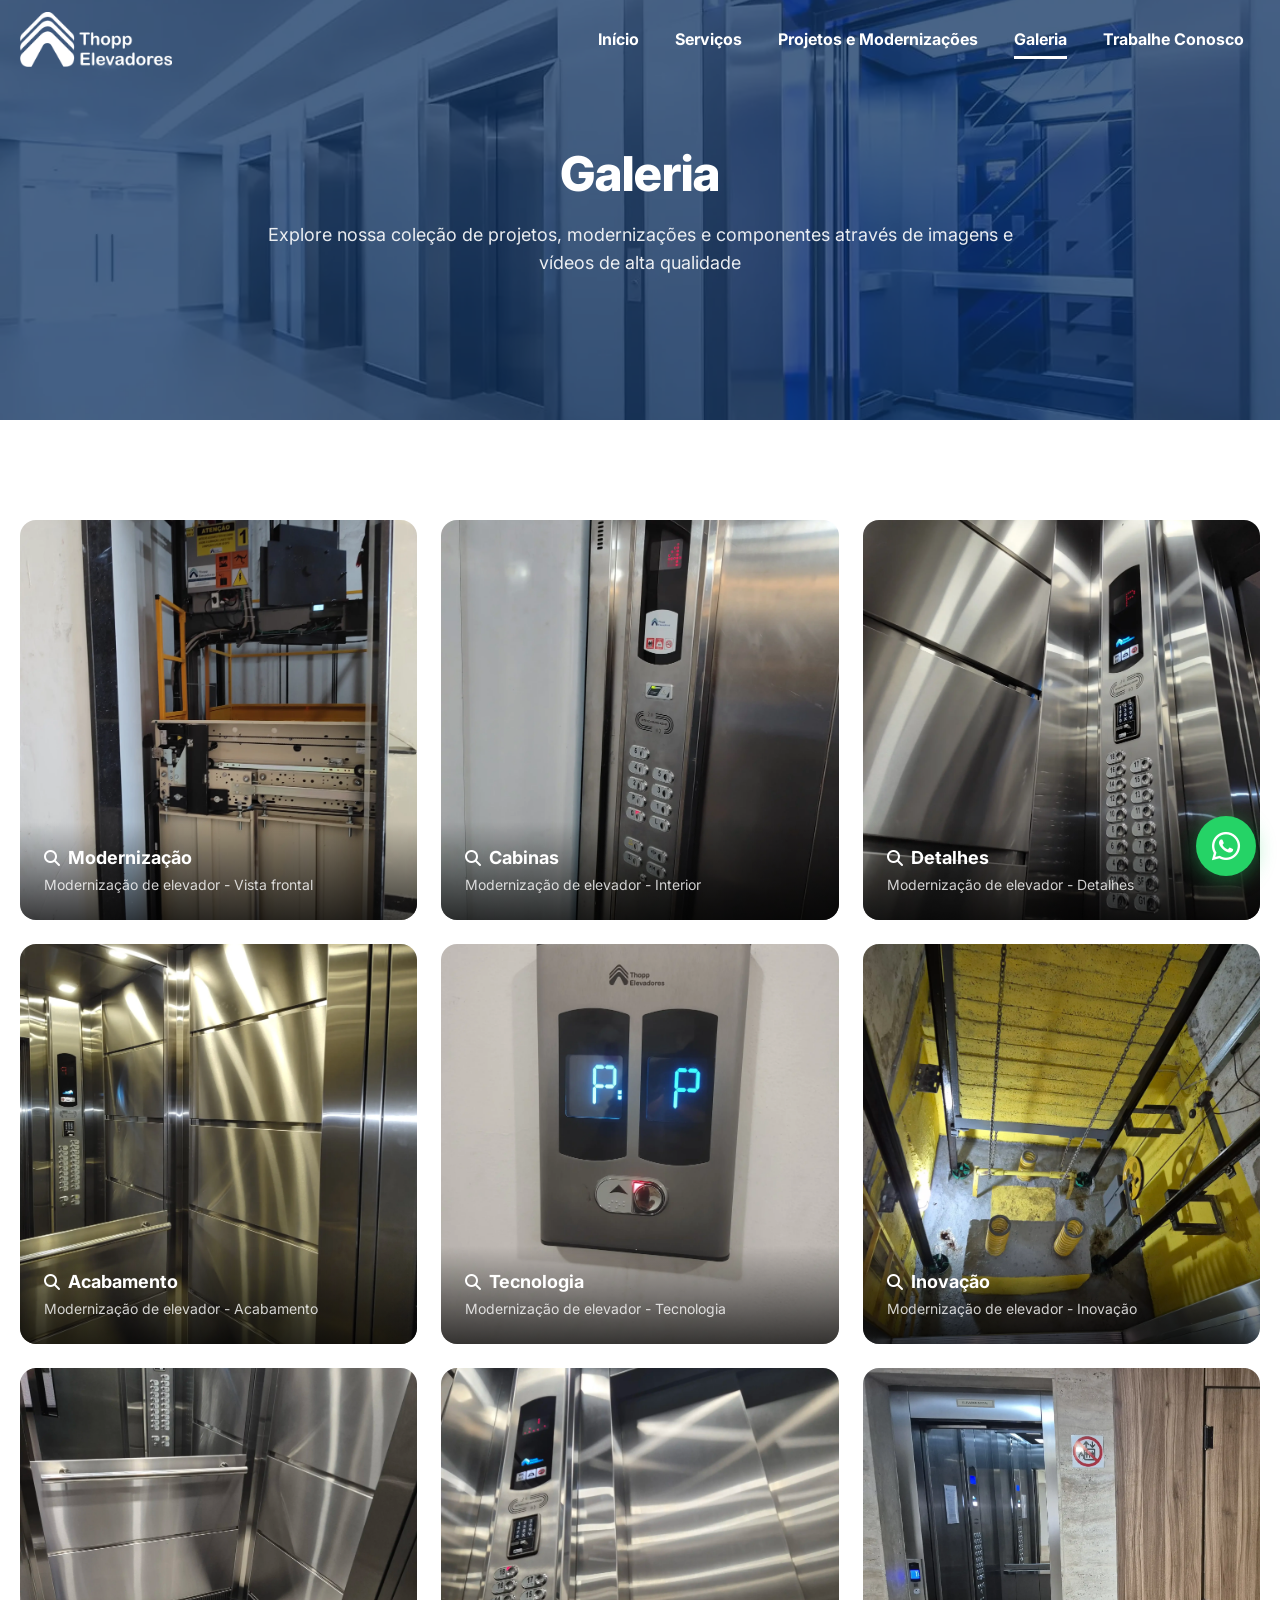
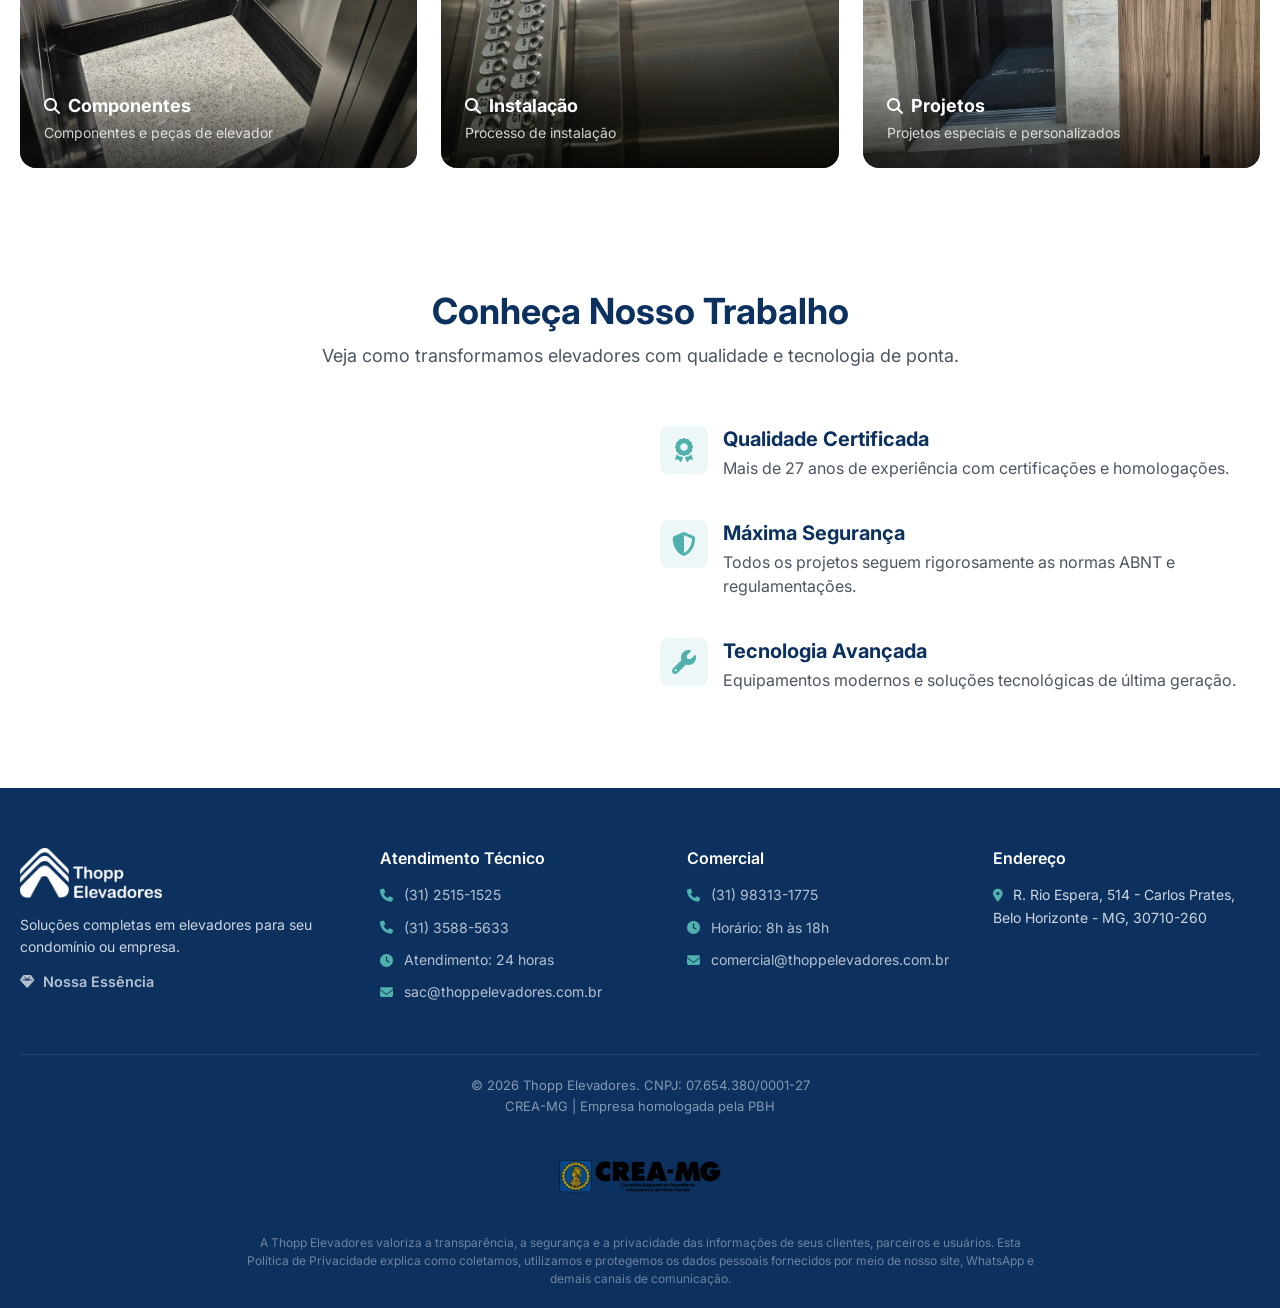
==== commit adf13651: "Refactor service section and enhance sitemap for better navigation - Updated the service section lay" ====
--- a/galeria/index.html
+++ b/galeria/index.html
@@ -25,7 +25,9 @@
   <script type="application/ld+json">
   {"@context":"https://schema.org","@type":"BreadcrumbList","itemListElement":[{"@type":"ListItem","position":1,"name":"Início","item":"https://thoppelevadores.com.br/"},{"@type":"ListItem","position":2,"name":"Galeria","item":"https://thoppelevadores.com.br/galeria/"}]}
   </script>
-  <link rel="icon" href="../assets/images/logo.png" type="image/png">
+  <link rel="icon" href="../assets/images/favicon-32.webp" type="image/webp" sizes="32x32">
+  <link rel="icon" href="../assets/images/favicon-192.webp" type="image/webp" sizes="192x192">
+  <link rel="apple-touch-icon" href="../assets/images/apple-touch-icon.webp">
   <link rel="preconnect" href="https://fonts.googleapis.com">
   <link rel="preconnect" href="https://fonts.gstatic.com" crossorigin>
   <link href="https://fonts.googleapis.com/css2?family=Inter+Tight:wght@400;600;700;800&family=Inter:wght@400;500;600;700;800&family=Roboto:wght@400;500;600;700&display=swap" rel="stylesheet">
@@ -193,6 +195,7 @@
         <div class="footer-col">
           <img src="../assets/images/logo-white.webp" alt="Thopp Elevadores" class="footer-logo">
           <p>Soluções completas em elevadores para seu condomínio ou empresa.</p>
+          <a href="../nossa-essencia/" class="footer-essencia-link"><i class="fas fa-gem"></i> Nossa Essência</a>
         </div>
         <div class="footer-col">
           <h4>Atendimento Técnico</h4>
--- a/css/style.css
+++ b/css/style.css
@@ -29,9 +29,16 @@
   --transition: all 0.3s ease;
 }
 
+html, body {
+  margin: 0;
+  padding: 0;
+  border: 0;
+}
 html {
   scroll-behavior: smooth;
   scroll-padding-top: 80px;
+  overflow-x: hidden;
+  background: var(--azul-escuro);
 }
 
 body {
@@ -521,6 +528,9 @@
 .clientes-swiper {
   margin-top: 20px;
 }
+.clientes-swiper .swiper-wrapper {
+  transition-timing-function: linear !important;
+}
 .clientes-swiper .swiper-slide {
   display: flex;
   align-items: center;
@@ -583,10 +593,20 @@
 }
 
 /* Sobre - services carousel */
+.sobre-servicos-wrapper {
+  margin-top: 40px;
+  position: relative;
+  display: flex;
+  align-items: center;
+  gap: 10px;
+}
 .sobre-servicos-swiper {
-  margin-top: 40px;
-  padding: 0 50px;
-  position: relative;
+  overflow: hidden;
+  flex: 1;
+  min-width: 0;
+}
+.sobre-servicos-swiper .swiper-slide {
+  height: auto;
 }
 .sobre-servico-card {
   background: rgba(255,255,255,0.12);
@@ -595,7 +615,9 @@
   border: 1px solid rgba(255,255,255,0.15);
   border-radius: var(--radius-lg);
   padding: 28px;
-  min-height: 180px;
+  height: 100%;
+  display: flex;
+  flex-direction: column;
 }
 .sobre-servico-card .icon-box-icon {
   margin-bottom: 12px;
@@ -615,9 +637,9 @@
   color: var(--branco) !important;
   width: 40px;
   height: 40px;
-}
-.sobre-prev { left: 0 !important; }
-.sobre-next { right: 0 !important; }
+  position: static;
+  flex-shrink: 0;
+}
 .sobre-prev::after, .sobre-next::after { font-size: 20px !important; }
 
 /* ====== SERVIÇOS ====== */
@@ -741,11 +763,18 @@
 }
 .diferenciais-cards {
   padding: 16px 0;
+  position: relative;
+  min-height: 120px;
 }
 .diferenciais-cards .icon-box-inline {
   display: flex;
   align-items: flex-start;
   gap: 15px;
+  transition: opacity 0.4s ease, transform 0.4s ease;
+  position: absolute;
+  top: 16px;
+  left: 0;
+  right: 0;
 }
 .diferenciais-card-wrapper .dif-prev,
 .diferenciais-card-wrapper .dif-next {
@@ -864,7 +893,10 @@
   padding: 60px 0;
   background: var(--branco);
 }
-.fornecedores-swiper { margin-top: 20px; }
+.fornecedores-swiper { margin-top: 20px; overflow: hidden; }
+.fornecedores-swiper .swiper-wrapper {
+  transition-timing-function: linear !important;
+}
 .fornecedores-swiper .swiper-slide {
   display: flex;
   align-items: center;
@@ -1203,8 +1235,8 @@
 /* ====== SCROLL TO TOP ====== */
 .scroll-top {
   position: fixed;
-  bottom: 90px;
-  left: 24px;
+  bottom: 96px;
+  right: 30px;
   width: 48px;
   height: 48px;
   background: var(--teal);
@@ -1531,6 +1563,21 @@
   max-height: 50px;
   margin: 0 auto;
 }
+.footer-essencia-link {
+  display: inline-block;
+  margin-top: 12px;
+  color: rgba(255,255,255,0.7);
+  font-weight: 600;
+  font-size: 0.9rem;
+  text-decoration: none;
+  transition: color 0.3s;
+}
+.footer-essencia-link:hover {
+  color: #fff;
+}
+.footer-essencia-link i {
+  margin-right: 5px;
+}
 .footer-privacy {
   text-align: center;
   padding: 16px 0 20px;
@@ -1981,6 +2028,140 @@
   font-family: 'Inter', sans-serif;
   font-size: 14px;
   color: var(--cinza-body);
+}
+
+/* ====== SERVICE DETAIL PAGE ====== */
+.service-detail {
+  display: grid;
+  grid-template-columns: 1fr 1fr;
+  gap: 60px;
+  align-items: stretch;
+}
+.service-detail-text {
+  display: flex;
+  flex-direction: column;
+}
+.service-detail-text .btn {
+  margin-top: auto;
+}
+.service-detail-text h2 {
+  font-size: 32px;
+  font-weight: 700;
+  color: var(--azul-escuro);
+  margin-bottom: 16px;
+}
+.service-detail-text p {
+  font-size: 17px;
+  color: var(--cinza-body);
+  line-height: 1.7;
+  margin-bottom: 16px;
+}
+.service-features {
+  margin: 32px 0;
+  display: flex;
+  flex-direction: column;
+  gap: 24px;
+}
+.service-feature {
+  display: flex;
+  align-items: flex-start;
+  gap: 16px;
+}
+.service-feature i {
+  font-size: 24px;
+  color: var(--teal);
+  margin-top: 4px;
+  flex-shrink: 0;
+}
+.service-feature h4 {
+  font-size: 18px;
+  font-weight: 700;
+  color: var(--azul-escuro);
+  margin-bottom: 4px;
+}
+.service-feature p {
+  font-size: 15px;
+  color: var(--cinza-body);
+  line-height: 1.5;
+  margin-bottom: 0;
+}
+.service-detail-image img {
+  width: 100%;
+  height: 100%;
+  object-fit: cover;
+  border-radius: var(--radius-lg);
+  box-shadow: 0 0 20px rgba(0,0,0,0.15);
+}
+.btn-full {
+  width: 100%;
+  text-align: center;
+}
+.ba-grid {
+  display: grid;
+  grid-template-columns: repeat(2, 1fr);
+  gap: 30px;
+  margin-top: 40px;
+}
+.ba-grid .before-after-slider {
+  height: 400px;
+  border-radius: var(--radius-lg);
+}
+
+/* ====== NOSSA ESSÊNCIA ====== */
+.essencia-grid {
+  display: grid;
+  grid-template-columns: repeat(2, 1fr);
+  gap: 30px;
+}
+.essencia-card {
+  background: var(--azul-escuro);
+  color: var(--branco);
+  border-radius: var(--radius-lg);
+  padding: 40px 30px;
+  text-align: center;
+}
+.essencia-icon {
+  width: 70px;
+  height: 70px;
+  border-radius: 50%;
+  background: rgba(255,255,255,0.1);
+  display: flex;
+  align-items: center;
+  justify-content: center;
+  margin: 0 auto 20px;
+  color: var(--verde);
+}
+.essencia-card h2 {
+  font-size: 1.5rem;
+  margin-bottom: 15px;
+  color: var(--branco);
+}
+.essencia-card p {
+  font-size: 1rem;
+  line-height: 1.7;
+  color: rgba(255,255,255,0.85);
+}
+.essencia-valores-list {
+  list-style: none;
+  padding: 0;
+  text-align: left;
+}
+.essencia-valores-list li {
+  padding: 8px 0;
+  padding-left: 20px;
+  position: relative;
+  color: rgba(255,255,255,0.85);
+  line-height: 1.6;
+}
+.essencia-valores-list li::before {
+  content: '';
+  position: absolute;
+  left: 0;
+  top: 16px;
+  width: 8px;
+  height: 8px;
+  border-radius: 50%;
+  background: var(--verde);
 }
 
 /* ====== RESPONSIVIDADE ====== */
@@ -1997,6 +2178,11 @@
   .diferenciais-right { order: -1; }
   .services-page-grid { grid-template-columns: 1fr; }
   .service-features-grid { grid-template-columns: repeat(2, 1fr); }
+  .service-detail { grid-template-columns: 1fr; gap: 40px; }
+  .service-detail-image { order: -1; }
+  .service-detail-image img { position: static; }
+  .ba-grid { grid-template-columns: 1fr; }
+  .ba-grid .before-after-slider { height: 300px; }
   .compromissos-grid { grid-template-columns: repeat(2, 1fr); }
   .cabos-grid { grid-template-columns: 1fr; }
   .project-entry { grid-template-columns: 1fr; }
@@ -2007,13 +2193,17 @@
   .gallery-grid { grid-template-columns: repeat(2, 1fr); }
   .trabalhe-grid { grid-template-columns: 1fr; }
   .trabalhe-left { order: -1; }
+  .essencia-grid { grid-template-columns: repeat(2, 1fr); }
 }
 
 @media (max-width: 767px) {
-  .page-hero { height: 300px; }
-  .page-hero-content h1 { font-size: 32px; }
+  /* Fix: white gap - flexbox eliminates whitespace between out-of-flow elements */
+  body { display: flex; flex-direction: column; min-height: 100vh; }
+  .page-hero { height: 350px; padding-top: 80px; box-sizing: border-box; }
+  .page-hero-content h1 { font-size: 28px; }
   .service-features-grid { grid-template-columns: 1fr; }
   .compromissos-grid { grid-template-columns: 1fr; }
+  .essencia-grid { grid-template-columns: 1fr; }
   .gallery-grid { grid-template-columns: 1fr; }
   .gallery-item { height: 300px; }
   .project-images { height: 300px; }
@@ -2037,9 +2227,11 @@
   .hero-buttons .btn { width: 100%; }
 
   .section-title { font-size: 28px; line-height: 36px; }
+  .btn { white-space: nowrap; font-size: 14px; padding: 14px 20px; justify-content: center; text-align: center; }
 
   .menu-toggle { display: flex; }
   .nav-menu {
+    display: none;
     position: fixed;
     top: 70px;
     left: 0;
@@ -2048,14 +2240,15 @@
     flex-direction: column;
     padding: 20px;
     box-shadow: 0 10px 20px rgba(0,0,0,0.1);
-    transform: translateY(-120%);
-    transition: transform 0.4s ease;
     z-index: 9998;
   }
-  .nav-menu.active { transform: translateY(0); }
+  .nav-menu.active { display: flex; }
   .nav-menu li a { padding: 14px 18px; width: 100%; display: block; }
 
   .servicos-grid { grid-template-columns: 1fr; }
+  .servico-body { align-items: center; text-align: center; }
+  .service-page-card .card-body { text-align: center; }
+  .service-page-card .btn-servico-full { display: block; margin: 0 auto; width: auto; }
   .stats-grid { grid-template-columns: repeat(2, 1fr); }
   .footer-grid { grid-template-columns: 1fr; }
   .form-row { grid-template-columns: 1fr; }
@@ -2079,6 +2272,60 @@
   }
   .credenciais-right img:first-child { max-width: 80px; }
   .credenciais-right img:last-child { max-width: 160px; }
+
+  /* Fix: Mobile nav menu - header turns white when menu is open */
+  .header--menu-open {
+    background: var(--branco) !important;
+    box-shadow: 0 2px 10px rgba(0,0,0,0.1) !important;
+  }
+  .header--menu-open .logo img {
+    filter: none !important;
+  }
+  .header--menu-open .menu-toggle span {
+    background: var(--azul-escuro) !important;
+  }
+  .header--menu-open .nav-menu li a {
+    color: var(--azul-escuro) !important;
+  }
+  .header--menu-open .nav-menu li a:hover {
+    color: var(--teal) !important;
+  }
+
+  /* Fix: Service cards carousel - no partial slides on mobile */
+  .sobre-servicos-swiper { padding: 0; }
+  .sobre-prev, .sobre-next { display: none !important; }
+
+  /* Fix: Testimonials carousel - no partial slides on mobile */
+  .depoimentos-swiper { padding: 0; }
+  .dep-prev, .dep-next { display: none !important; }
+
+  /* Fix: Stats section - fit all 4 cards on mobile screen */
+  .estatisticas { padding: 30px 0; }
+  .stats-grid { gap: 12px; margin-top: 12px; }
+  .stat-card { padding: 14px 10px; }
+  .stat-icon { width: 40px; height: 40px; margin: 0 auto 8px; }
+  .stat-icon i { font-size: 18px; }
+  .stat-number { font-size: 24px; }
+  .stat-plus { font-size: 20px; }
+  .stat-value { margin-bottom: 4px; }
+  .stat-card h4 { font-size: 14px; margin-bottom: 2px; }
+  .stat-card > p { font-size: 12px; }
+
+  /* Fix: Cards and content not overflowing on mobile */
+  .trabalhe-beneficios { padding: 20px; }
+  .trabalhe-beneficios h3 { font-size: 20px; margin-bottom: 16px; }
+  .trabalhe-form-card { padding: 20px; }
+  .container { padding: 0 16px; }
+
+  /* Fix: WhatsApp float button smaller on mobile */
+  .whatsapp-float { width: 50px; height: 50px; right: 16px; bottom: 16px; }
+  .whatsapp-float i { font-size: 26px; }
+  .scroll-top { width: 40px; height: 40px; right: 21px; bottom: 76px; }
+  .scroll-top i { font-size: 16px; }
+
+  /* Fix: Contato card and long email on mobile */
+  .contato-direto-card { padding: 20px; }
+  .contato-email { font-size: 13px; word-break: break-all; }
 }
 
 @media (max-width: 480px) {
